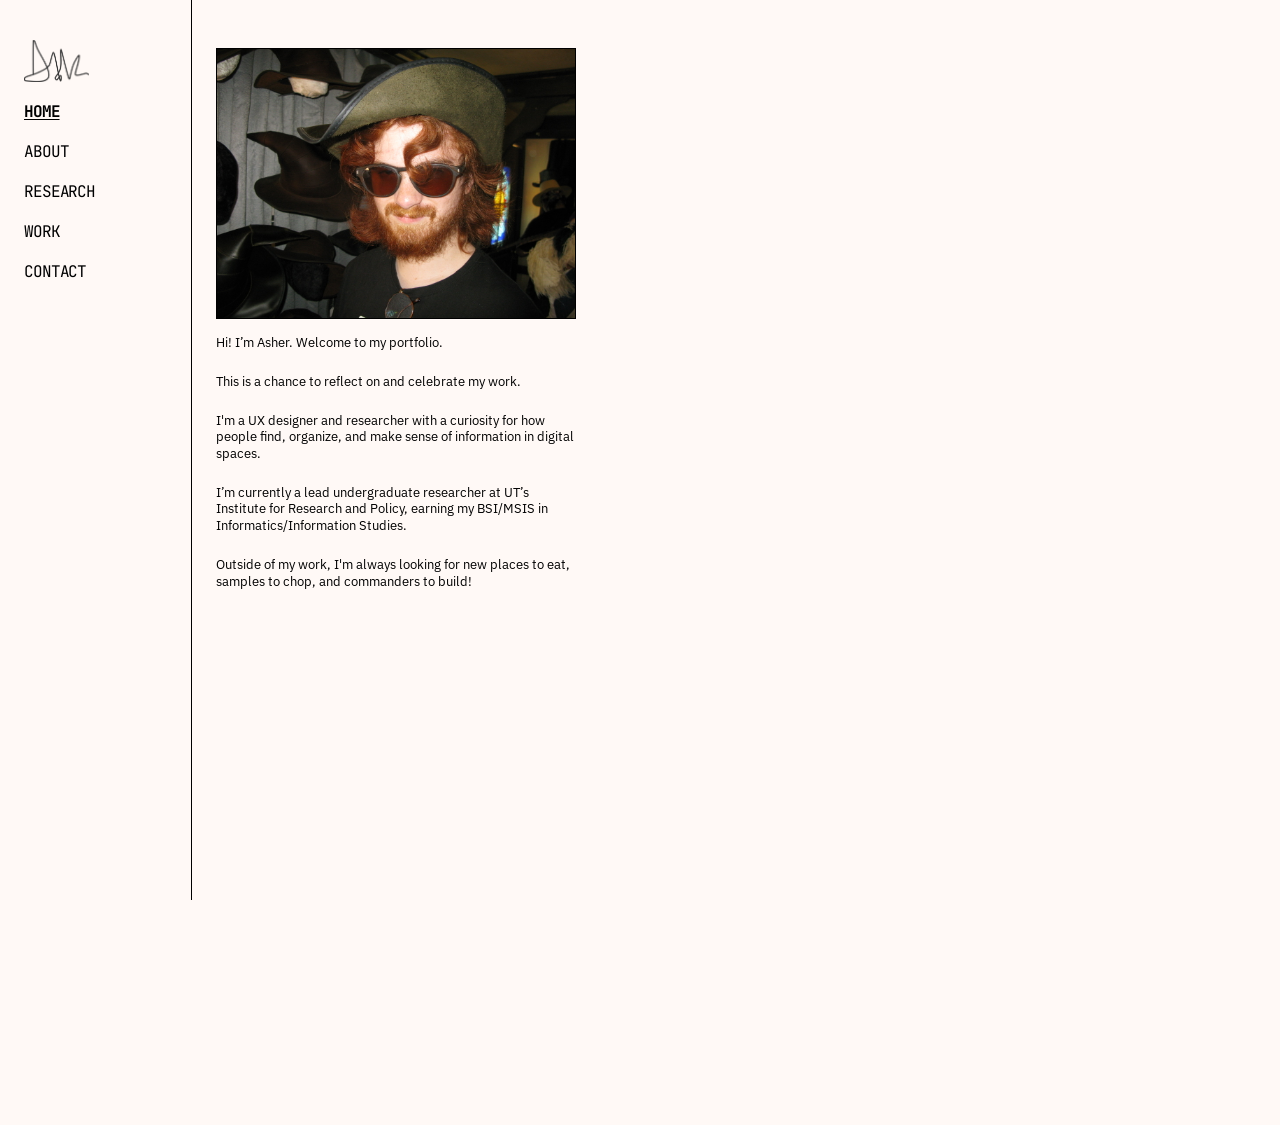
==== index.html @ 80b3b3c1 "Initial commit" ====
<!DOCTYPE html>
<html lang="en">
<head>
  <meta charset="UTF-8">
  <meta name="viewport" content="width=device-width, initial-scale=1.0">
  <meta name="description" content="my portfolio">
  <title>atk/home</title>

  <link rel="icon" href="appicon.png">
  <link rel="preconnect" href="https://fonts.googleapis.com">
  <link rel="preconnect" href="https://fonts.gstatic.com" crossorigin>
  <link href="https://fonts.googleapis.com/css2?family=IBM+Plex+Sans:wght@400;700&family=JetBrains+Mono:wght@400;700&display=swap" rel="stylesheet">
  <link rel="stylesheet" href="styles.css">
  <style>:root { --content-width: 450px; --pad-top: 60px; }</style>
</head>
<body>
  <div class="page">

    <aside class="sidebar">
      <nav class="nav" aria-label="Main">
        <a class="logo" href="index.html">
          <img src="tabula_rasa_assets_exported/logo_hires.png" width="81" height="47" alt="home">
        </a>
        <ul class="nav-list">
          <li><a href="index.html" aria-current="page">Home</a></li>
          <li><a href="about.html">About</a></li>
          <li><a href="research.html">Research</a></li>
          <li><a href="work-homepage.html">Work</a></li>
          <li><a href="contact.html">Contact</a></li>
        </ul>
      </nav>
    </aside>

    <main class="content">
      <figure>
        <img src="tabula_rasa_assets_exported/website/home/Container/29359CBE-0831-4A86-A780-DB08AB0CEACF_1_105_c 1.jpg" alt="me">
      </figure>

      <div class="section">
        <p>Hi! I’m Asher. Welcome to my portfolio.</p><span style="line-height: 0.5;"><br></span>
        <p>This is a chance to reflect on and celebrate my work.</p><span style="line-height: 0.5;"><br></span>
        <p>I'm a UX designer and researcher with a curiosity for how people find, organize, and make sense of information in digital spaces.</p><span style="line-height: 0.5;"><br></span>
        <p>I’m currently a lead undergraduate researcher at UT’s Institute for Research and Policy, earning my BSI/MSIS in Informatics/Information Studies.</p><span style="line-height: 0.5;"><br></span>
        <p>Outside of my work, I'm always looking for new places to eat, samples to chop, and commanders to build!</p>
      </div>
    </main>

  </div>
</body>
</html>
---- styles.css ----
/* ============================================================
   Tabula Rasa — shared stylesheet
   Asher Atkins. Rebuilt from the Figma export.
   ============================================================ */

/* ---------- Fonts ----------
   Google Fonts (linked in each page) gives real regular + bold.
   Local files, if present, are the offline fallback. */
@font-face {
  font-family: 'JetBrains Mono Local';
  src: url('fonts/jetbrains-mono.woff2') format('woff2'),
       url('fonts/jetbrains-mono.woff') format('woff');
  font-weight: normal;
  font-style: normal;
  font-display: swap;
}

@font-face {
  font-family: 'IBM Plex Sans Local';
  src: url('fonts/ibm-plex-sans.woff2') format('woff2'),
       url('fonts/ibm-plex-sans.woff') format('woff');
  font-weight: normal;
  font-style: normal;
  font-display: swap;
}

:root {
  --mono: 'JetBrains Mono', 'JetBrains Mono Local', ui-monospace, Menlo, Consolas, monospace;
  --sans: 'IBM Plex Sans', 'IBM Plex Sans Local', system-ui, -apple-system, 'Helvetica Neue', Arial, sans-serif;

  --ink: #000;
  --ink-muted: #505050;
  --line: #000;
  --paper: #fff9f6;   /* page frame (the white box) */
  --canvas: #fff9f6;  /* margin around the frame on wide screens */
  --row-tint: #f6f1ee;

  /* Whole-site zoom. 0.8 = how it looks at 80% zoom in Chrome, 1 = full size. */
  --zoom: 0.8;

  --sidebar-width: 240px;
  --content-width: 450px;   /* overridden per page */
  --pad-top: 30px;          /* overridden per page */
}

/* ---------- Reset ---------- */
*,
*::before,
*::after {
  margin: 0;
  padding: 0;
  box-sizing: border-box;
}

html {
  -webkit-text-size-adjust: 100%;
}

body {
  zoom: var(--zoom);
  background: var(--canvas);
  color: var(--ink);
  font-family: var(--sans);
  font-size: 16px;
  line-height: 1.3;
  -webkit-font-smoothing: antialiased;
}

img {
  display: block;
  max-width: 100%;
  height: auto;
}

a {
  color: inherit;
}

a:focus-visible {
  outline: 2px solid var(--ink);
  outline-offset: 3px;
}

/* ---------- Page frame ----------
   No outer border and no max-width: the page fills the window and stays
   anchored to the top-left, so zooming out just adds empty space on the
   right instead of showing a floating box in the middle. */
.page {
  display: flex;
  align-items: stretch;
  width: 100%;
  min-height: calc(100vh / var(--zoom));
  background: var(--paper);
}

/* ---------- Sidebar ---------- */
.sidebar {
  flex: 0 0 var(--sidebar-width);
  border-right: 1px solid var(--line);
}

.nav {
  position: sticky;
  top: 0;
  display: flex;
  flex-direction: column;
  gap: 24px;
  padding: 50px 30px;
}

.logo {
  display: inline-block;
  width: max-content;
}

.nav-list {
  list-style: none;
  display: flex;
  flex-direction: column;
  gap: 24px;
}

.nav-list a {
  font-family: var(--mono);
  font-size: 20px;
  line-height: 1.3;
  letter-spacing: -0.07em;
  text-transform: uppercase;
  text-decoration: none;
}

.nav-list a:hover,
.nav-list a[aria-current="page"] {
  text-decoration: underline;
  text-underline-offset: 3px;
  text-decoration-thickness: 1px;
}

.nav-list a[aria-current="page"] {
  font-weight: 700;
}

/* ---------- Main column ---------- */
.content {
  flex: 1 1 auto;
  min-width: 0;
  padding: var(--pad-top) 30px 60px;
  display: flex;
  flex-direction: column;
  gap: 20px;
}

.content > * {
  width: 100%;
  max-width: var(--content-width);
}

/* ---------- Type ---------- */
h1 {
  font-family: var(--mono);
  font-weight: 700;
  font-size: 29px;
  line-height: 1.3;
  color: var(--ink-muted);
}

h2 {
  font-family: var(--mono);
  font-weight: 700;
  font-size: 20px;
  line-height: 1.3;
}

.small {
  font-family: var(--mono);
  font-size: 12px;
}

/* ---------- Breadcrumb ---------- */
.breadcrumb {
  display: flex;
  flex-wrap: wrap;
  gap: 4px;
  font-family: var(--mono);
  font-size: 12px;
  color: var(--ink-muted);
}

.breadcrumb a {
  text-decoration: none;
  text-underline-offset: 2px;
}

.breadcrumb a:hover {
  text-decoration: underline;
}

.breadcrumb a[aria-current="page"],
.breadcrumb a.here {
  font-weight: 700;
  text-decoration: underline;
}

/* ---------- Detail tables ---------- */
.details {
  border: 1px solid var(--line);
  font-family: var(--mono);
  font-size: 12px;
  line-height: 1.35;
}

.details-row {
  display: grid;
  grid-template-columns: 1fr 1fr;
  align-items: center;
  padding: 10px;
}

.details-row + .details-row {
  border-top: 1px solid var(--line);
}

.details-row:nth-child(even) {
  background: var(--row-tint);
}

/* ---------- Interview grid (Registration++) ---------- */
.grid-table {
  display: grid;
  grid-template-columns: repeat(5, 1fr);
  border-top: 1px solid var(--line);
  border-left: 1px solid var(--line);
  font-family: var(--mono);
  font-weight: 400;
  font-size: 14px;
  line-height: 1.35;
}

.grid-table > div {
  padding: 10px;
  border-right: 1px solid var(--line);
  border-bottom: 1px solid var(--line);
  overflow-wrap: break-word;
}

.grid-table > div:nth-child(n + 6):nth-child(-n + 10) {
  background: var(--row-tint);
}

/* ---------- Sections ---------- */
.section {
  display: flex;
  flex-direction: column;
  gap: 10px;
}

.section.tight {
  gap: 0;
}

.section.gap-6 {
  gap: 6px;
}

.spaced {
  margin-top: 11px;
}

ul.list {
  margin: 11px 0;
  padding-left: 24px;
}

ul.list.snug {
  margin: 0 0 0 0;
}

ul.list li::marker {
  font-size: 0.8em;
}

/* ---------- Figures ---------- */
figure {
  display: flex;
  flex-direction: column;
  gap: 6px;
}

figure img {
  width: 100%;
  border: 1px solid var(--line);
}

figure.plain img {
  border: 0;
}

figcaption {
  font-family: var(--mono);
  font-size: 12px;
}

figcaption.body-caption {
  font-family: var(--sans);
  font-size: 16px;
}

.img-row {
  display: flex;
  align-items: flex-start;
  gap: 10px;
}

.img-row.wide-gap {
  gap: 38px;
}

.img-row img {
  flex: 1 1 0;
  min-width: 0;
  width: 100%;
}

.logo-box {
  display: flex;
  flex-direction: column;
  gap: 19px;
  padding: 24px 22px;
  border: 1px solid var(--line);
}

.logo-box img {
  width: 100%;
  border: 0;
}

/* ---------- Project cards (Work index) ---------- */
.cards {
  /* 1 = full size, 0.75 = three-quarter size. Scales the whole block. */
  --card-scale: 0.75;

  display: grid;
  grid-template-columns: repeat(2, 1fr);
  align-items: start;
  max-width: calc(var(--content-width) * var(--card-scale));
  gap: calc(20px * var(--card-scale));
}

.card {
  display: flex;
  flex-direction: column;
  border: 1px solid var(--line);
  text-decoration: none;
  background: var(--paper);
}

.card h2 {
  padding: calc(10px * var(--card-scale));
  font-size: calc(20px * var(--card-scale));
  border-bottom: 1px solid var(--line);
}

.card img {
  width: 100%;
  aspect-ratio: 4 / 3;
  object-fit: cover;
  object-position: top center;
}

.card p {
  padding: calc(10px * var(--card-scale));
  font-size: calc(16px * var(--card-scale));
  border-top: 1px solid var(--line);
}

.card:hover h2 {
  text-decoration: underline;
  text-underline-offset: 3px;
}

/* ---------- Footer (Contact) ---------- */
.colophon {
  font-family: var(--mono);
  font-size: 12px;
  line-height: 1.5;
}

.link-list {
  display: flex;
  flex-direction: column;
  gap: 10px;
}

.link-list a {
  width: max-content;
  text-underline-offset: 3px;
}

/* ---------- Tablet / mobile ---------- */
@media (max-width: 880px) {
  /* Phones are already small. Uncomment to show them at full size. */
  /* :root { --zoom: 1; } */

  .page {
    flex-direction: column;
  }

  .sidebar {
    flex: none;
    border-right: 0;
    border-bottom: 1px solid var(--line);
    background: var(--paper);
  }

  .nav {
    position: static;
    flex-direction: row;
    align-items: center;
    flex-wrap: wrap;
    gap: 12px 20px;
    padding: 16px 20px;
  }

  .logo img {
    width: 56px;
    height: auto;
  }

  .nav-list {
    flex-direction: row;
    flex-wrap: wrap;
    gap: 6px 16px;
  }

  .nav-list a {
    font-size: 16px;
  }

  .content {
    padding: 24px 20px 48px;
  }

  .content > * {
    max-width: none;
  }

  h1 {
    font-size: 26px;
  }

  .cards {
    --card-scale: 1;
    max-width: none;
    grid-template-columns: 1fr;
  }

  .details-row {
    grid-template-columns: 8.5rem 1fr;
  }

  .grid-table {
    grid-template-columns: 1fr 1fr;
  }

  .grid-table > div:nth-child(n + 6):nth-child(-n + 10) {
    background: none;
  }

  .img-row.wide-gap {
    gap: 12px;
  }
}
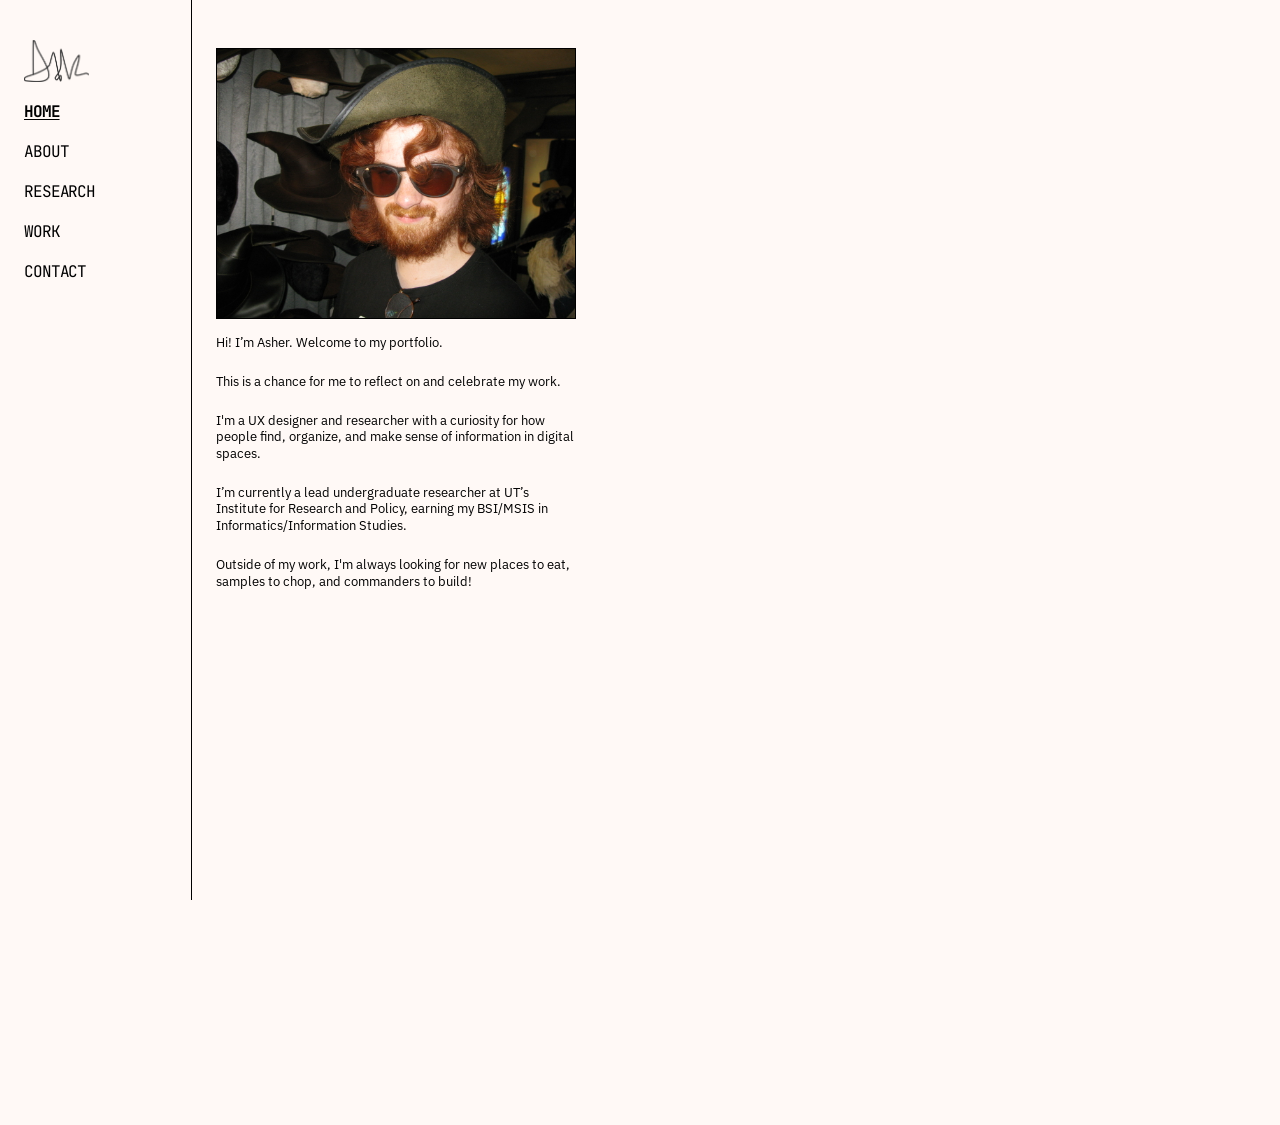
==== commit 48d3e8f2: "edit" ====
--- a/index.html
+++ b/index.html
@@ -38,7 +38,7 @@
 
       <div class="section">
         <p>Hi! I’m Asher. Welcome to my portfolio.</p><span style="line-height: 0.5;"><br></span>
-        <p>This is a chance to reflect on and celebrate my work.</p><span style="line-height: 0.5;"><br></span>
+        <p>This is a chance for me to reflect on and celebrate my work.</p><span style="line-height: 0.5;"><br></span>
         <p>I'm a UX designer and researcher with a curiosity for how people find, organize, and make sense of information in digital spaces.</p><span style="line-height: 0.5;"><br></span>
         <p>I’m currently a lead undergraduate researcher at UT’s Institute for Research and Policy, earning my BSI/MSIS in Informatics/Information Studies.</p><span style="line-height: 0.5;"><br></span>
         <p>Outside of my work, I'm always looking for new places to eat, samples to chop, and commanders to build!</p>
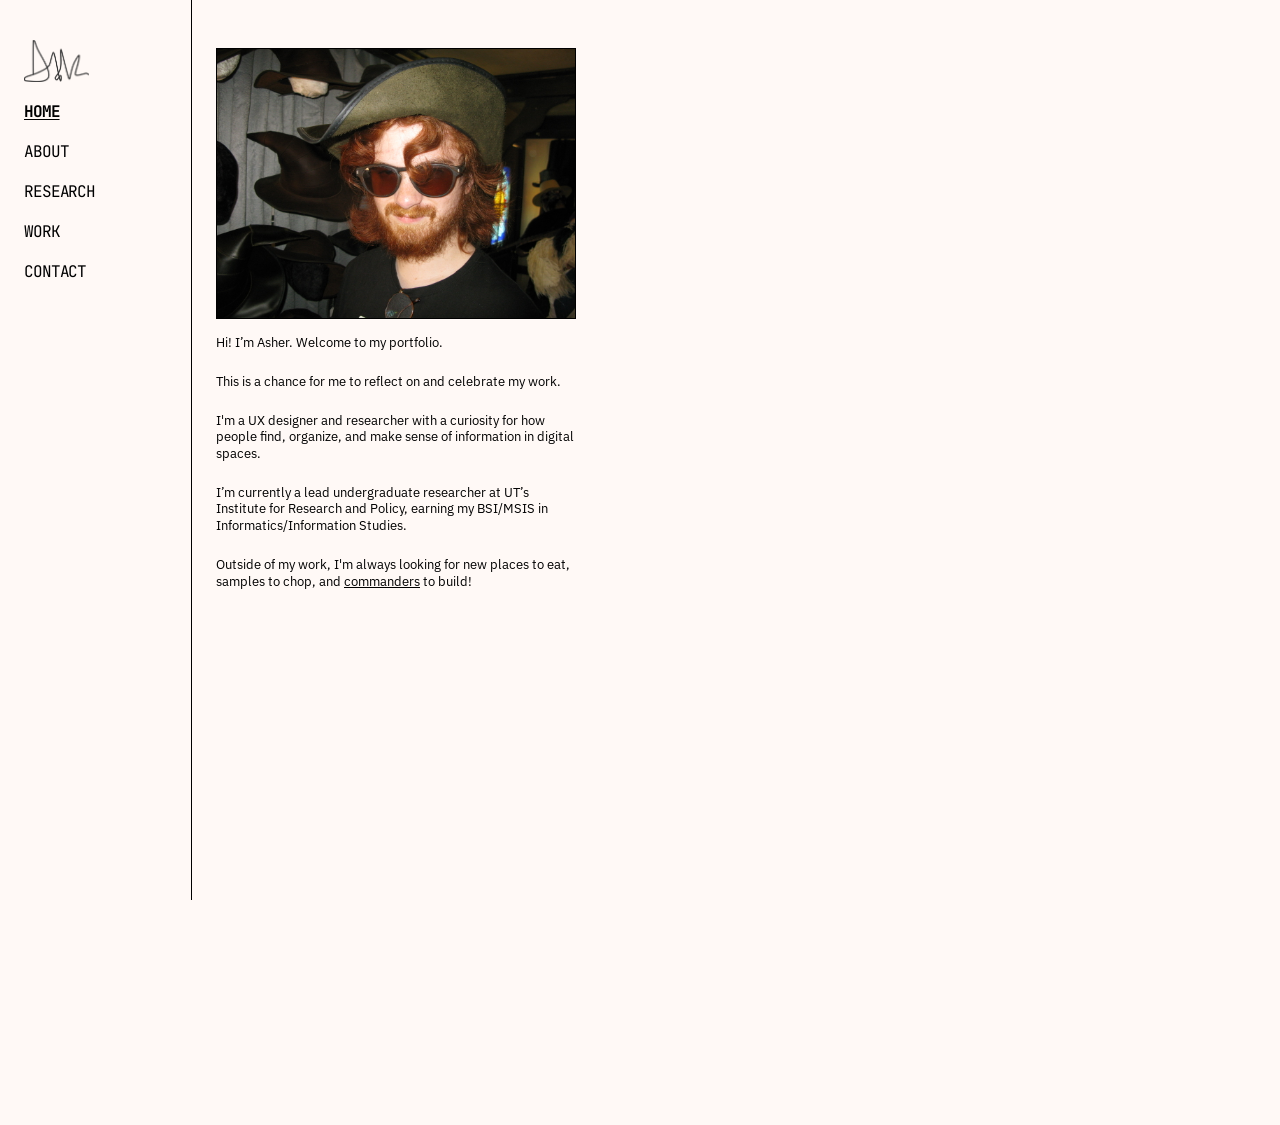
==== commit 6267685e: "links" ====
--- a/index.html
+++ b/index.html
@@ -41,7 +41,7 @@
         <p>This is a chance for me to reflect on and celebrate my work.</p><span style="line-height: 0.5;"><br></span>
         <p>I'm a UX designer and researcher with a curiosity for how people find, organize, and make sense of information in digital spaces.</p><span style="line-height: 0.5;"><br></span>
         <p>I’m currently a lead undergraduate researcher at UT’s Institute for Research and Policy, earning my BSI/MSIS in Informatics/Information Studies.</p><span style="line-height: 0.5;"><br></span>
-        <p>Outside of my work, I'm always looking for new places to eat, samples to chop, and commanders to build!</p>
+        <p>Outside of my work, I'm always looking for new places to eat, samples to chop, and <a href="https://en.wikipedia.org/wiki/Magic:_The_Gathering_Commander">commanders</a> to build!</p>
       </div>
     </main>
 
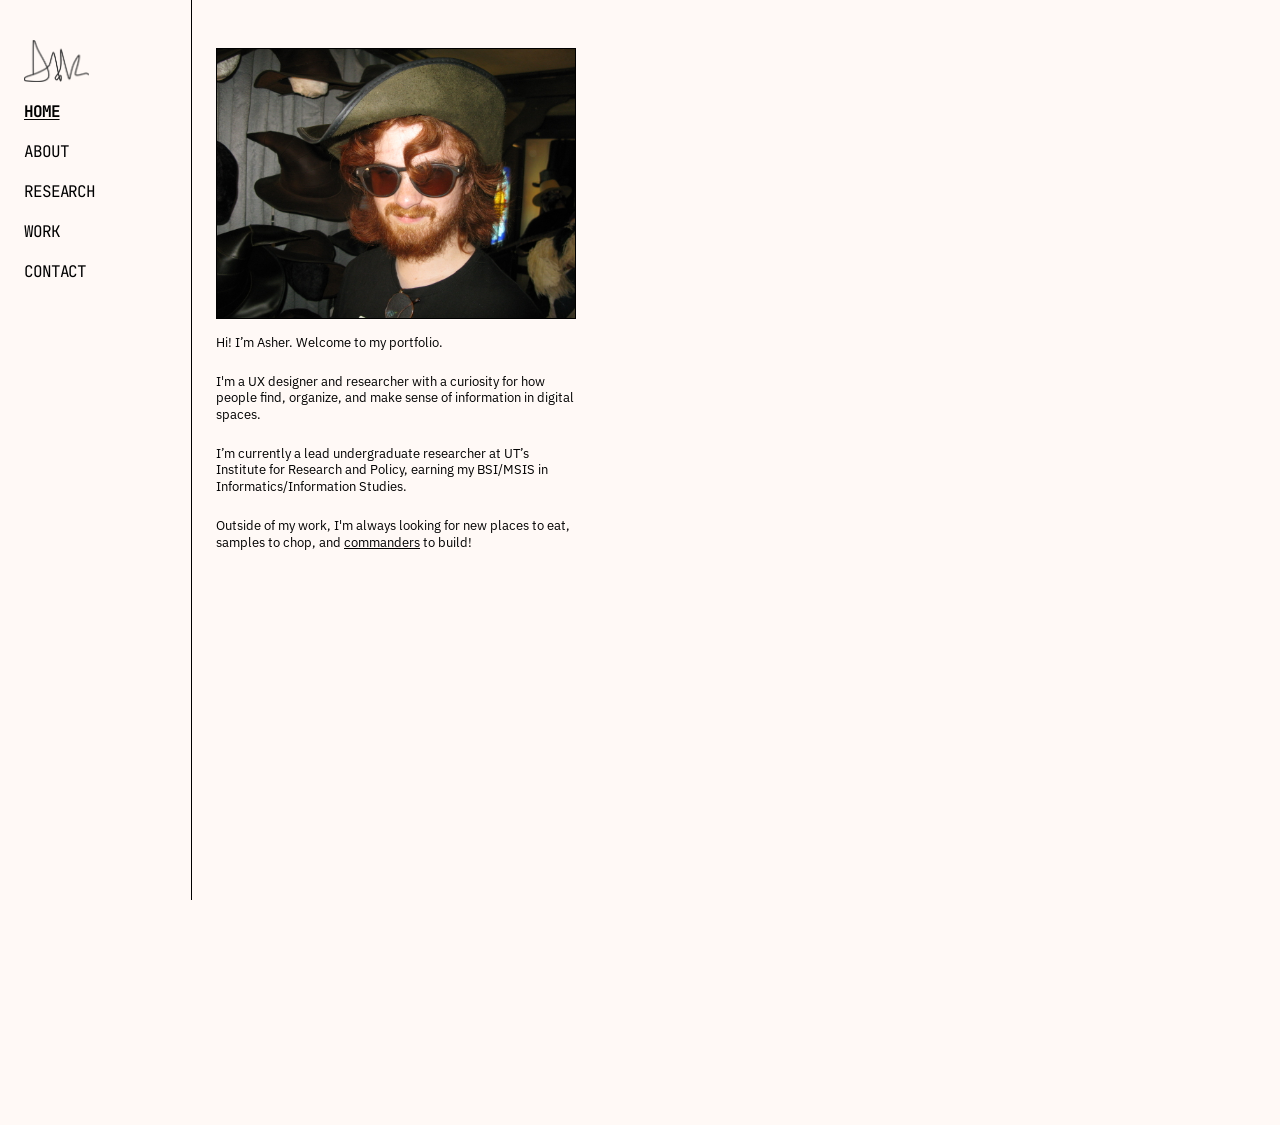
==== commit 1e06ba6b: "proofreading" ====
--- a/index.html
+++ b/index.html
@@ -38,10 +38,9 @@
 
       <div class="section">
         <p>Hi! I’m Asher. Welcome to my portfolio.</p><span style="line-height: 0.5;"><br></span>
-        <p>This is a chance for me to reflect on and celebrate my work.</p><span style="line-height: 0.5;"><br></span>
         <p>I'm a UX designer and researcher with a curiosity for how people find, organize, and make sense of information in digital spaces.</p><span style="line-height: 0.5;"><br></span>
         <p>I’m currently a lead undergraduate researcher at UT’s Institute for Research and Policy, earning my BSI/MSIS in Informatics/Information Studies.</p><span style="line-height: 0.5;"><br></span>
-        <p>Outside of my work, I'm always looking for new places to eat, samples to chop, and <a href="https://en.wikipedia.org/wiki/Magic:_The_Gathering_Commander">commanders</a> to build!</p>
+        <p>Outside of my work, I'm always looking for new places to eat, samples to chop, and <a href="https://en.wikipedia.org/wiki/Magic:_The_Gathering_Commander" target="_blank">commanders</a> to build!</p>
       </div>
     </main>
 
--- a/styles.css
+++ b/styles.css
@@ -232,7 +232,7 @@
   border-left: 1px solid var(--line);
   font-family: var(--mono);
   font-weight: 400;
-  font-size: 14px;
+  font-size: 12px;
   line-height: 1.35;
 }
 
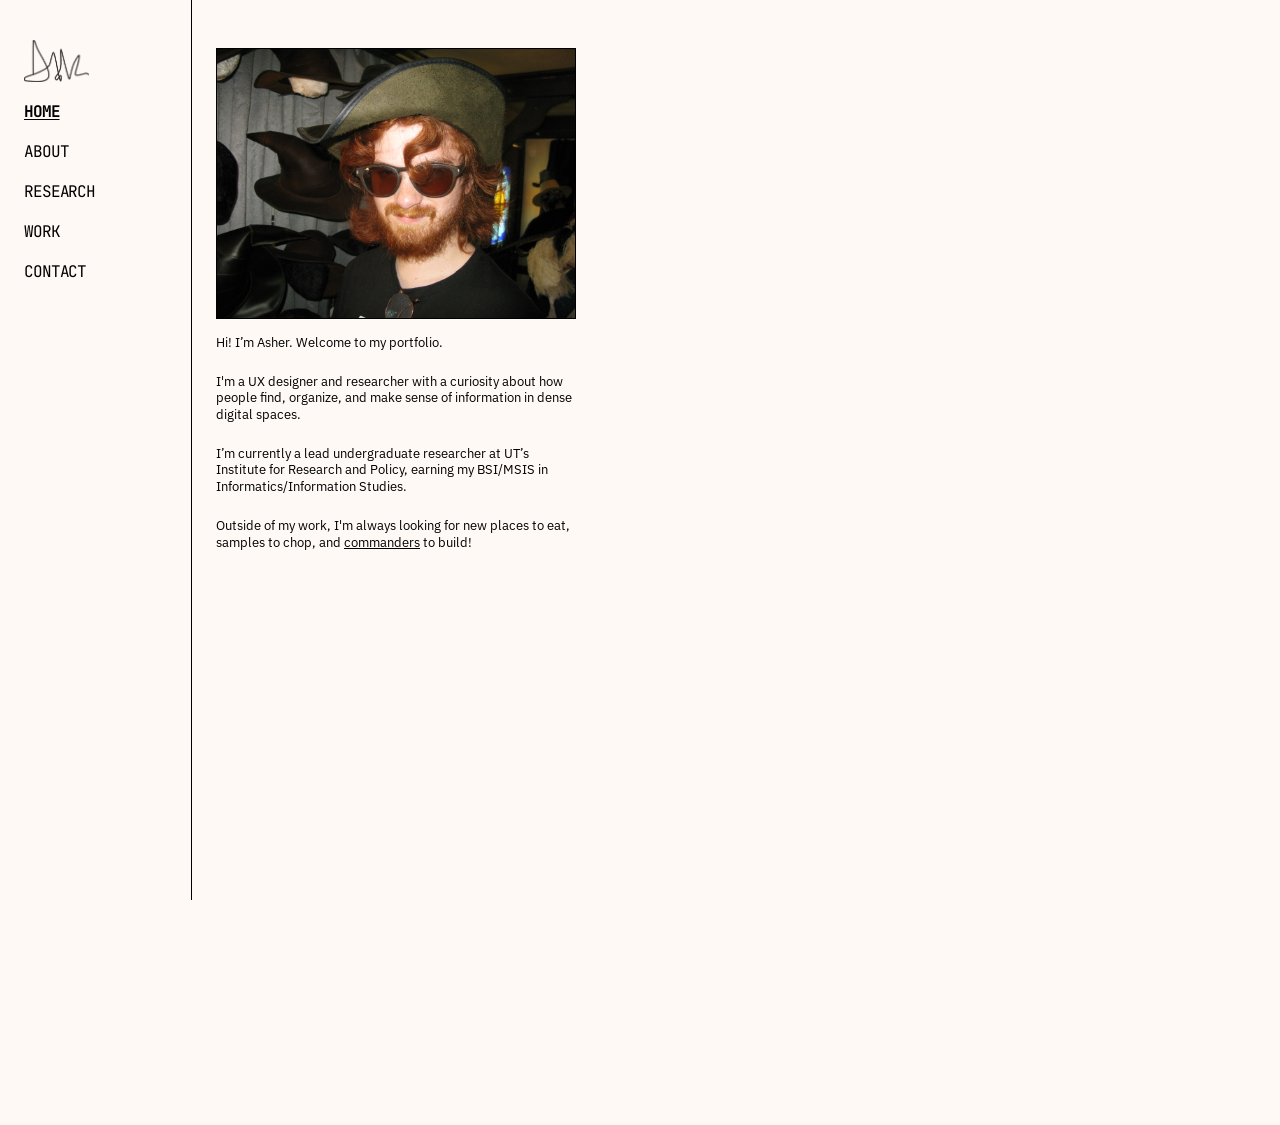
==== commit 5bb6665f: "dense" ====
--- a/index.html
+++ b/index.html
@@ -38,7 +38,7 @@
 
       <div class="section">
         <p>Hi! I’m Asher. Welcome to my portfolio.</p><span style="line-height: 0.5;"><br></span>
-        <p>I'm a UX designer and researcher with a curiosity for how people find, organize, and make sense of information in digital spaces.</p><span style="line-height: 0.5;"><br></span>
+        <p>I'm a UX designer and researcher with a curiosity about how people find, organize, and make sense of information in dense digital spaces.</p><span style="line-height: 0.5;"><br></span>
         <p>I’m currently a lead undergraduate researcher at UT’s Institute for Research and Policy, earning my BSI/MSIS in Informatics/Information Studies.</p><span style="line-height: 0.5;"><br></span>
         <p>Outside of my work, I'm always looking for new places to eat, samples to chop, and <a href="https://en.wikipedia.org/wiki/Magic:_The_Gathering_Commander" target="_blank">commanders</a> to build!</p>
       </div>
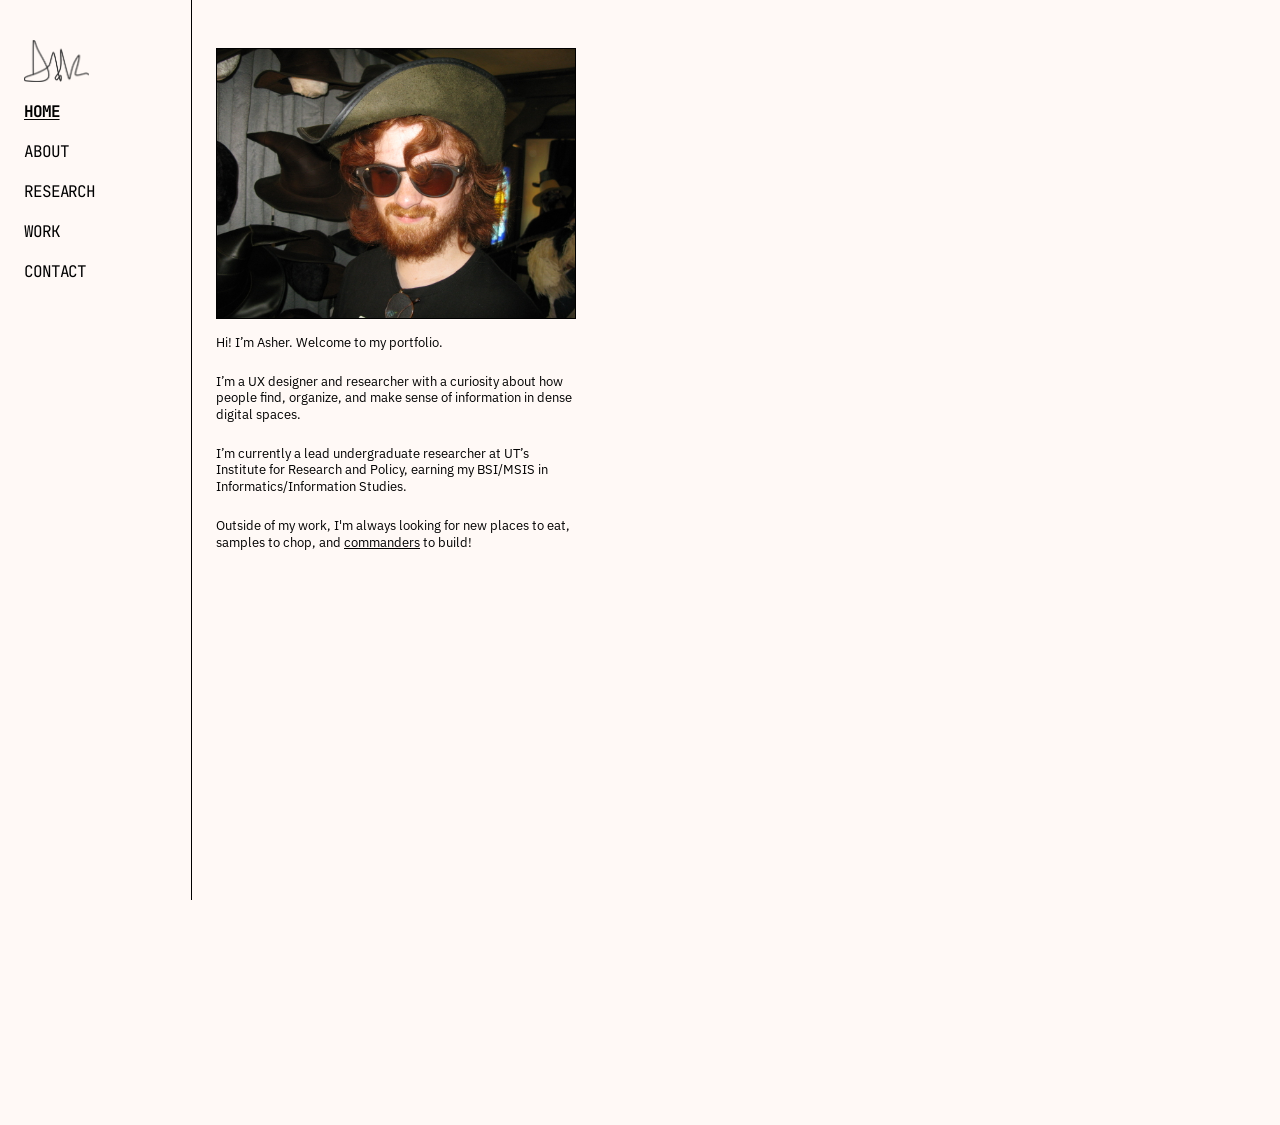
==== commit 51d598f8: "apostrophe??" ====
--- a/index.html
+++ b/index.html
@@ -38,7 +38,7 @@
 
       <div class="section">
         <p>Hi! I’m Asher. Welcome to my portfolio.</p><span style="line-height: 0.5;"><br></span>
-        <p>I'm a UX designer and researcher with a curiosity about how people find, organize, and make sense of information in dense digital spaces.</p><span style="line-height: 0.5;"><br></span>
+        <p>I’m a UX designer and researcher with a curiosity about how people find, organize, and make sense of information in dense digital spaces.</p><span style="line-height: 0.5;"><br></span>
         <p>I’m currently a lead undergraduate researcher at UT’s Institute for Research and Policy, earning my BSI/MSIS in Informatics/Information Studies.</p><span style="line-height: 0.5;"><br></span>
         <p>Outside of my work, I'm always looking for new places to eat, samples to chop, and <a href="https://en.wikipedia.org/wiki/Magic:_The_Gathering_Commander" target="_blank">commanders</a> to build!</p>
       </div>
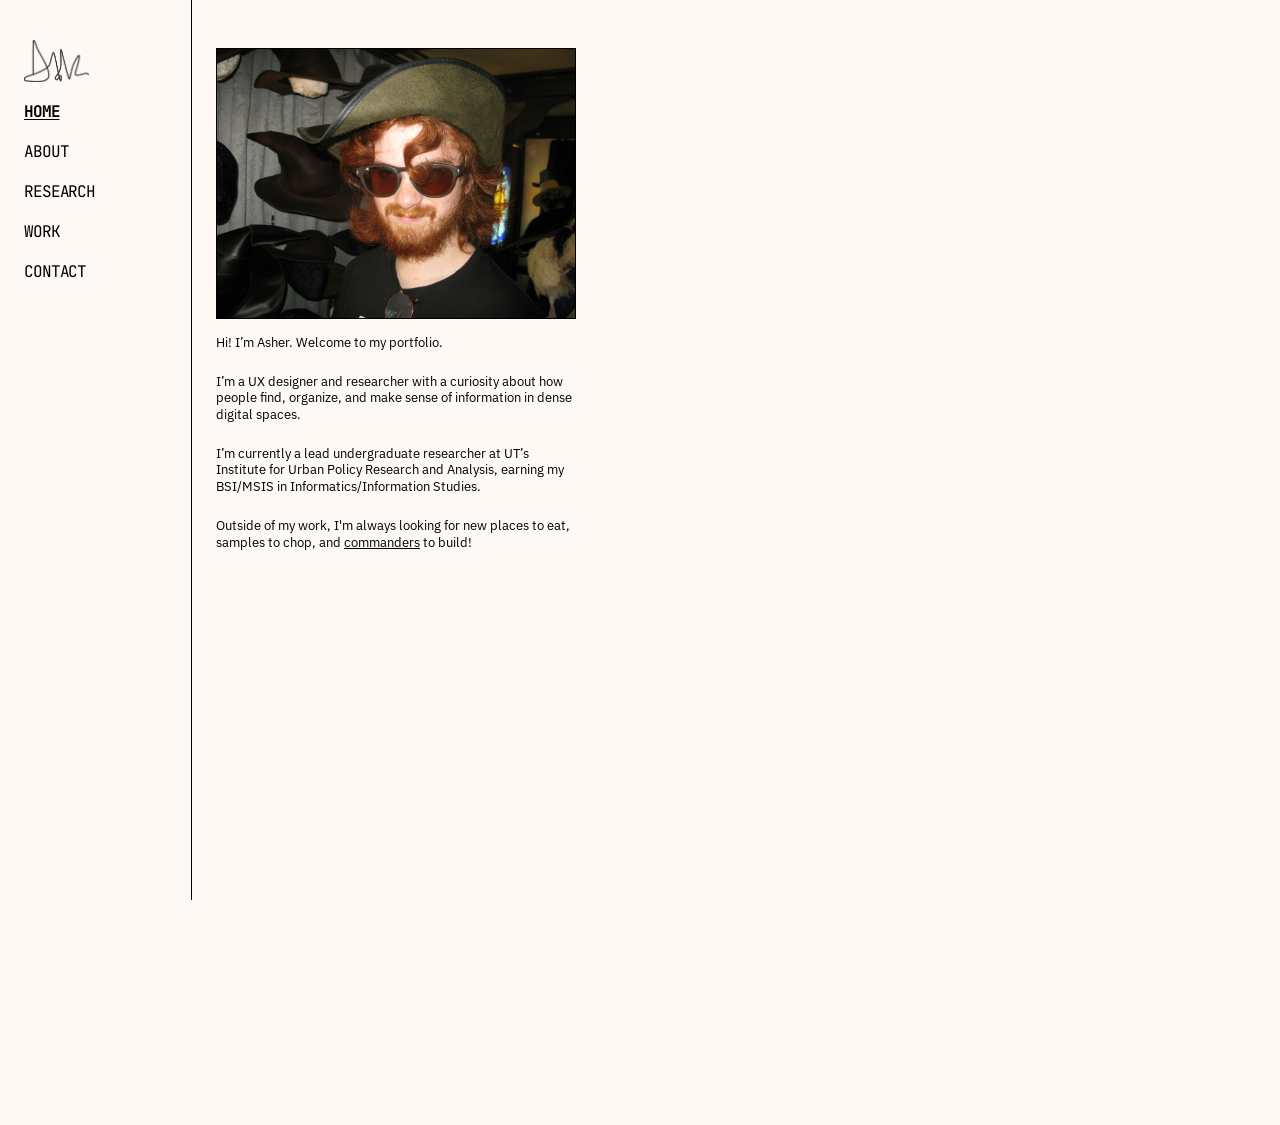
==== commit e20e9c5e: "IUPRA" ====
--- a/index.html
+++ b/index.html
@@ -39,7 +39,7 @@
       <div class="section">
         <p>Hi! I’m Asher. Welcome to my portfolio.</p><span style="line-height: 0.5;"><br></span>
         <p>I’m a UX designer and researcher with a curiosity about how people find, organize, and make sense of information in dense digital spaces.</p><span style="line-height: 0.5;"><br></span>
-        <p>I’m currently a lead undergraduate researcher at UT’s Institute for Research and Policy, earning my BSI/MSIS in Informatics/Information Studies.</p><span style="line-height: 0.5;"><br></span>
+        <p>I’m currently a lead undergraduate researcher at UT’s Institute for Urban Policy Research and Analysis, earning my BSI/MSIS in Informatics/Information Studies.</p><span style="line-height: 0.5;"><br></span>
         <p>Outside of my work, I'm always looking for new places to eat, samples to chop, and <a href="https://en.wikipedia.org/wiki/Magic:_The_Gathering_Commander" target="_blank">commanders</a> to build!</p>
       </div>
     </main>
